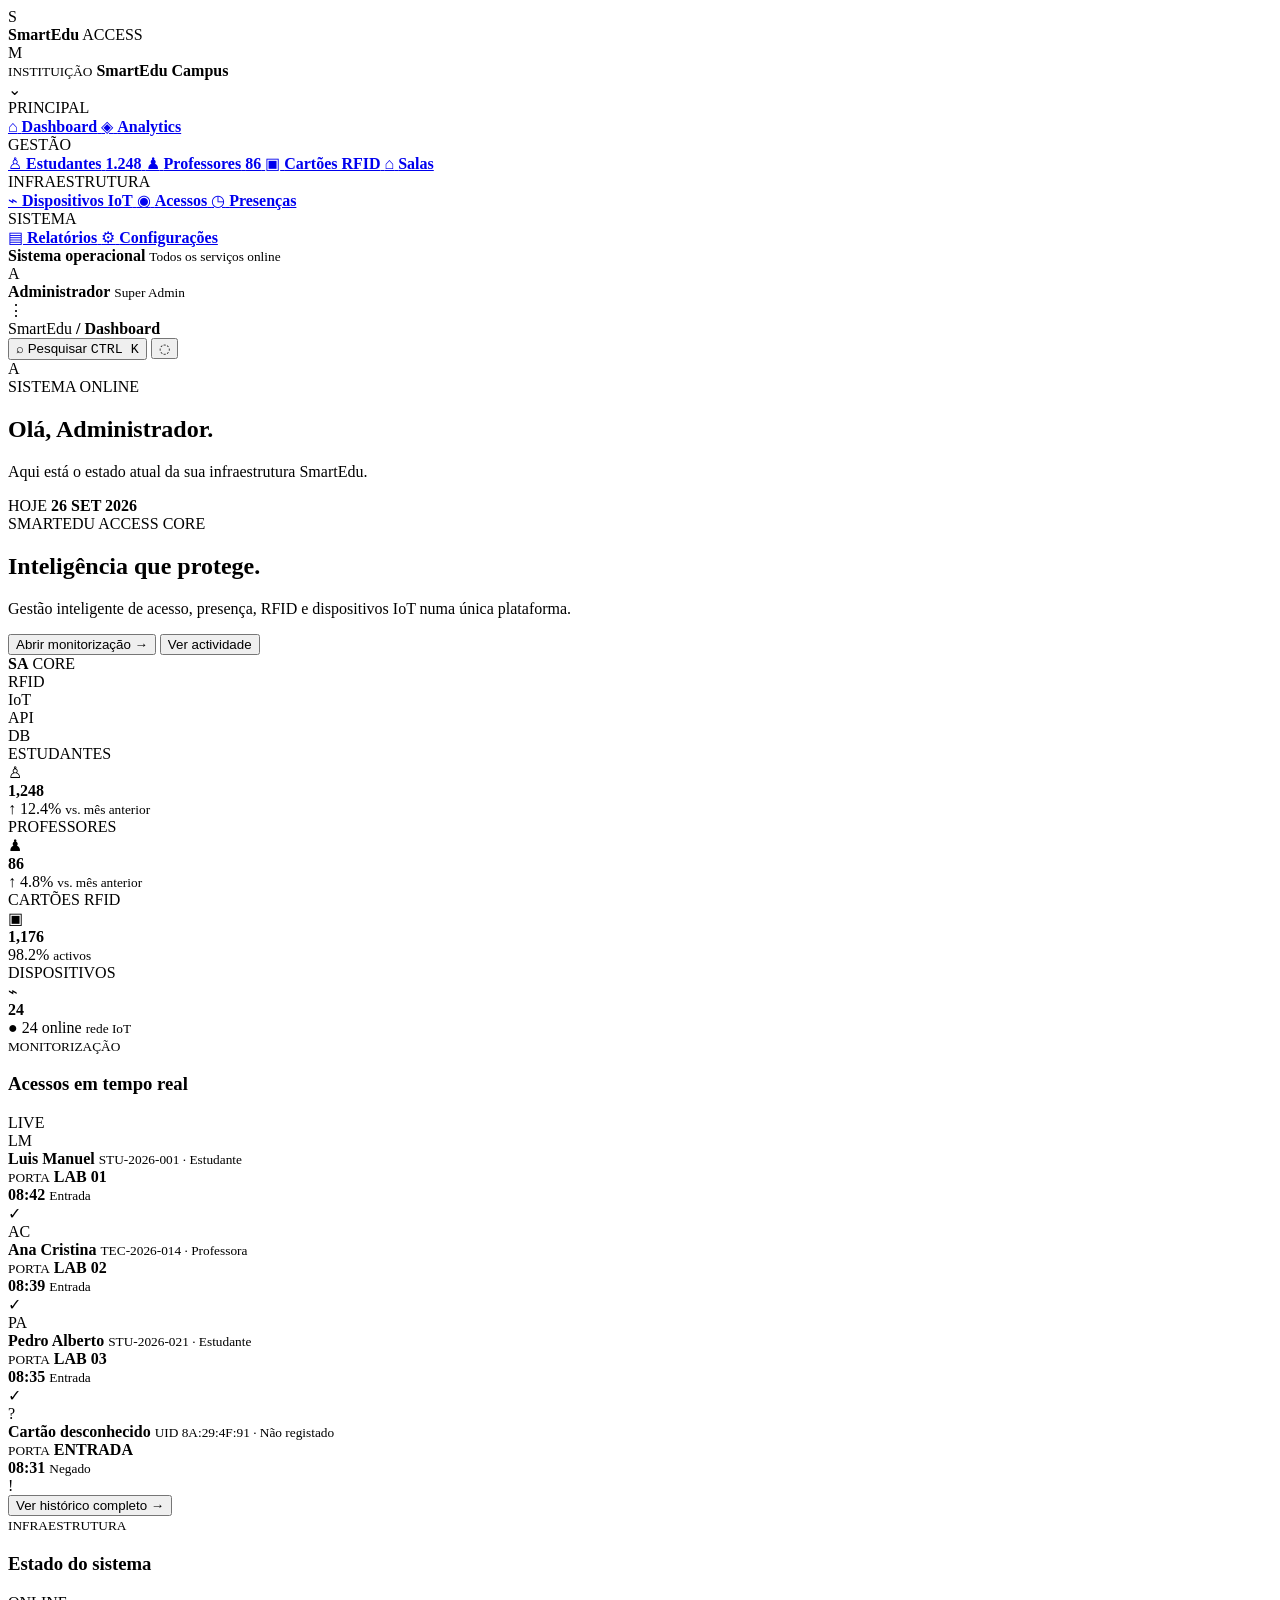
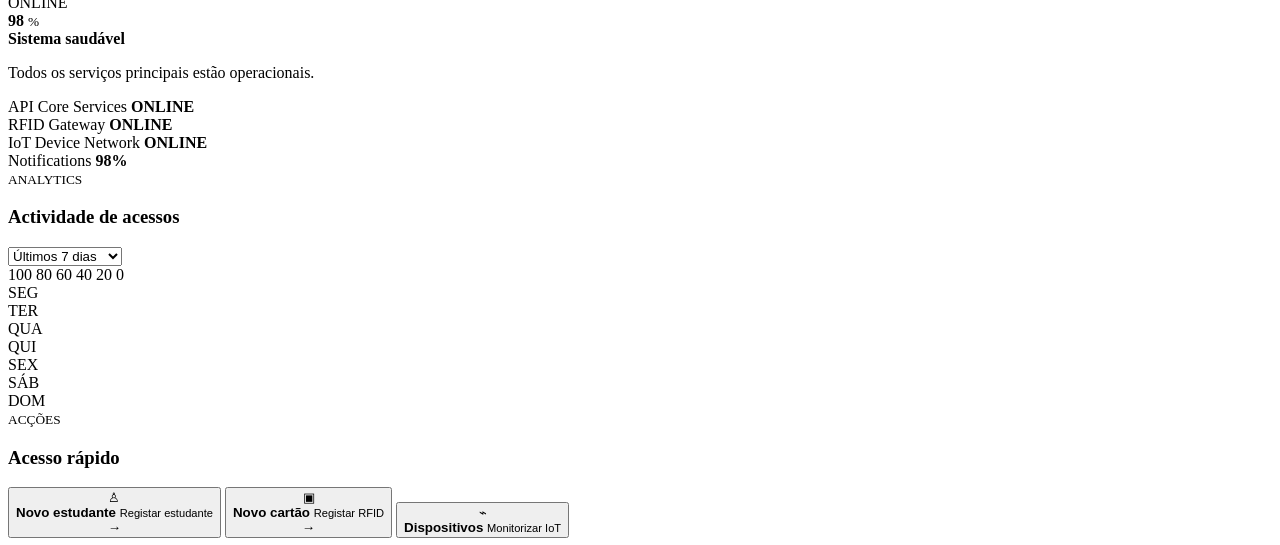
==== templates/dashboard/index.html @ c5db8801 "Initial SmartEdu Access platform" ====
<!DOCTYPE html>
<html lang="pt">
<head>
    <meta charset="UTF-8">
    <meta name="viewport" content="width=device-width, initial-scale=1.0">

    <title>SmartEdu Access | Dashboard</title>

    <link rel="stylesheet"
          href="{{ url_for('static', filename='css/dashboard.css') }}">
</head>

<body>

<div class="app">

    <!-- SIDEBAR -->
    <aside class="sidebar">

        <div class="brand">
            <div class="brand-logo">
                S
            </div>

            <div>
                <strong>SmartEdu</strong>
                <span>ACCESS</span>
            </div>
        </div>

        <div class="workspace">
            <div class="workspace-icon">M</div>

            <div>
                <small>INSTITUIÇÃO</small>
                <strong>SmartEdu Campus</strong>
            </div>

            <span>⌄</span>
        </div>

        <nav>

            <div class="nav-label">PRINCIPAL</div>

            <a href="#" class="nav-item active">
                <span>⌂</span>
                <strong>Dashboard</strong>
            </a>

            <a href="#" class="nav-item">
                <span>◈</span>
                <strong>Analytics</strong>
            </a>

            <div class="nav-label">GESTÃO</div>

            <a href="#" class="nav-item">
                <span>♙</span>
                <strong>Estudantes</strong>
                <b>1.248</b>
            </a>

            <a href="#" class="nav-item">
                <span>♟</span>
                <strong>Professores</strong>
                <b>86</b>
            </a>

            <a href="#" class="nav-item">
                <span>▣</span>
                <strong>Cartões RFID</strong>
            </a>

            <a href="#" class="nav-item">
                <span>⌂</span>
                <strong>Salas</strong>
            </a>

            <div class="nav-label">INFRAESTRUTURA</div>

            <a href="#" class="nav-item">
                <span>⌁</span>
                <strong>Dispositivos IoT</strong>
                <i class="online-mini"></i>
            </a>

            <a href="#" class="nav-item">
                <span>◉</span>
                <strong>Acessos</strong>
            </a>

            <a href="#" class="nav-item">
                <span>◷</span>
                <strong>Presenças</strong>
            </a>

            <div class="nav-label">SISTEMA</div>

            <a href="#" class="nav-item">
                <span>▤</span>
                <strong>Relatórios</strong>
            </a>

            <a href="#" class="nav-item">
                <span>⚙</span>
                <strong>Configurações</strong>
            </a>

        </nav>

        <div class="sidebar-bottom">

            <div class="system-mini">
                <span class="pulse"></span>

                <div>
                    <strong>Sistema operacional</strong>
                    <small>Todos os serviços online</small>
                </div>
            </div>

            <div class="user-mini">
                <div class="avatar">A</div>

                <div>
                    <strong>Administrador</strong>
                    <small>Super Admin</small>
                </div>

                <span>⋮</span>
            </div>

        </div>

    </aside>


    <!-- MAIN -->
    <main class="main">

        <!-- TOPBAR -->
        <header class="topbar">

            <div class="breadcrumbs">
                <span>SmartEdu</span>
                <b>/</b>
                <strong>Dashboard</strong>
            </div>

            <div class="top-actions">

                <button class="search">
                    <span>⌕</span>
                    Pesquisar
                    <kbd>CTRL K</kbd>
                </button>

                <button class="icon-button notification">
                    ◌
                    <i></i>
                </button>

                <div class="top-avatar">
                    A
                </div>

            </div>

        </header>


        <!-- CONTENT -->
        <div class="content">

            <!-- HEADER -->
            <section class="page-heading">

                <div>
                    <div class="live-label">
                        <span></span>
                        SISTEMA ONLINE
                    </div>

                    <h1>Olá, Administrador<span>.</span></h1>

                    <p>
                        Aqui está o estado atual da sua infraestrutura SmartEdu.
                    </p>
                </div>

                <div class="date-box">
                    <span>HOJE</span>
                    <strong>26 SET 2026</strong>
                </div>

            </section>


            <!-- HERO -->
            <section class="hero">

                <div class="hero-grid"></div>

                <div class="hero-content">

                    <div class="hero-tag">
                        SMARTEDU ACCESS CORE
                    </div>

                    <h2>
                        Inteligência que
                        <span>protege.</span>
                    </h2>

                    <p>
                        Gestão inteligente de acesso, presença,
                        RFID e dispositivos IoT numa única plataforma.
                    </p>

                    <div class="hero-buttons">
                        <button class="primary-button">
                            Abrir monitorização
                            <span>→</span>
                        </button>

                        <button class="secondary-button">
                            Ver actividade
                        </button>
                    </div>

                </div>


                <!-- CORE -->
                <div class="core-visual">

                    <div class="core-ring ring-1"></div>
                    <div class="core-ring ring-2"></div>
                    <div class="core-ring ring-3"></div>

                    <div class="core-orbit orbit-1"></div>
                    <div class="core-orbit orbit-2"></div>

                    <div class="core">
                        <strong>SA</strong>
                        <span>CORE</span>
                    </div>

                    <div class="core-node node-1">
                        RFID
                    </div>

                    <div class="core-node node-2">
                        IoT
                    </div>

                    <div class="core-node node-3">
                        API
                    </div>

                    <div class="core-node node-4">
                        DB
                    </div>

                </div>

            </section>


            <!-- STATS -->
            <section class="stats">

                <article class="stat">

                    <div class="stat-top">
                        <span>ESTUDANTES</span>
                        <div class="stat-icon blue">♙</div>
                    </div>

                    <strong>1,248</strong>

                    <div class="stat-bottom">
                        <span class="positive">↑ 12.4%</span>
                        <small>vs. mês anterior</small>
                    </div>

                </article>


                <article class="stat">

                    <div class="stat-top">
                        <span>PROFESSORES</span>
                        <div class="stat-icon purple">♟</div>
                    </div>

                    <strong>86</strong>

                    <div class="stat-bottom">
                        <span class="positive">↑ 4.8%</span>
                        <small>vs. mês anterior</small>
                    </div>

                </article>


                <article class="stat">

                    <div class="stat-top">
                        <span>CARTÕES RFID</span>
                        <div class="stat-icon cyan">▣</div>
                    </div>

                    <strong>1,176</strong>

                    <div class="stat-bottom">
                        <span class="positive">98.2%</span>
                        <small>activos</small>
                    </div>

                </article>


                <article class="stat">

                    <div class="stat-top">
                        <span>DISPOSITIVOS</span>
                        <div class="stat-icon green">⌁</div>
                    </div>

                    <strong>24</strong>

                    <div class="stat-bottom">
                        <span class="online-text">
                            ● 24 online
                        </span>
                        <small>rede IoT</small>
                    </div>

                </article>

            </section>


            <!-- GRID -->
            <section class="dashboard-grid">


                <!-- ACCESS -->
                <article class="panel access-panel">

                    <div class="panel-header">

                        <div>
                            <small>MONITORIZAÇÃO</small>
                            <h3>Acessos em tempo real</h3>
                        </div>

                        <div class="live">
                            <span></span>
                            LIVE
                        </div>

                    </div>


                    <div class="access-list">

                        <div class="access-row">

                            <div class="person-avatar blue-avatar">
                                LM
                            </div>

                            <div class="person">
                                <strong>Luis Manuel</strong>
                                <small>STU-2026-001 · Estudante</small>
                            </div>

                            <div class="room">
                                <small>PORTA</small>
                                <strong>LAB 01</strong>
                            </div>

                            <div class="time">
                                <strong>08:42</strong>
                                <small>Entrada</small>
                            </div>

                            <div class="approved">
                                ✓
                            </div>

                        </div>


                        <div class="access-row">

                            <div class="person-avatar purple-avatar">
                                AC
                            </div>

                            <div class="person">
                                <strong>Ana Cristina</strong>
                                <small>TEC-2026-014 · Professora</small>
                            </div>

                            <div class="room">
                                <small>PORTA</small>
                                <strong>LAB 02</strong>
                            </div>

                            <div class="time">
                                <strong>08:39</strong>
                                <small>Entrada</small>
                            </div>

                            <div class="approved">
                                ✓
                            </div>

                        </div>


                        <div class="access-row">

                            <div class="person-avatar cyan-avatar">
                                PA
                            </div>

                            <div class="person">
                                <strong>Pedro Alberto</strong>
                                <small>STU-2026-021 · Estudante</small>
                            </div>

                            <div class="room">
                                <small>PORTA</small>
                                <strong>LAB 03</strong>
                            </div>

                            <div class="time">
                                <strong>08:35</strong>
                                <small>Entrada</small>
                            </div>

                            <div class="approved">
                                ✓
                            </div>

                        </div>


                        <div class="access-row denied-row">

                            <div class="person-avatar red-avatar">
                                ?
                            </div>

                            <div class="person">
                                <strong>Cartão desconhecido</strong>
                                <small>UID 8A:29:4F:91 · Não registado</small>
                            </div>

                            <div class="room">
                                <small>PORTA</small>
                                <strong>ENTRADA</strong>
                            </div>

                            <div class="time">
                                <strong>08:31</strong>
                                <small>Negado</small>
                            </div>

                            <div class="denied">
                                !
                            </div>

                        </div>

                    </div>


                    <button class="panel-footer-button">
                        Ver histórico completo →
                    </button>

                </article>


                <!-- SYSTEM -->
                <article class="panel system-panel">

                    <div class="panel-header">

                        <div>
                            <small>INFRAESTRUTURA</small>
                            <h3>Estado do sistema</h3>
                        </div>

                        <span class="status-online">
                            ONLINE
                        </span>

                    </div>


                    <div class="health">

                        <div class="health-circle">
                            <div>
                                <strong>98</strong>
                                <small>%</small>
                            </div>
                        </div>

                        <div>
                            <strong>Sistema saudável</strong>
                            <p>
                                Todos os serviços principais
                                estão operacionais.
                            </p>
                        </div>

                    </div>


                    <div class="services">

                        <div>
                            <span>
                                <i></i>
                                API Core Services
                            </span>

                            <strong>ONLINE</strong>
                        </div>

                        <div>
                            <span>
                                <i></i>
                                RFID Gateway
                            </span>

                            <strong>ONLINE</strong>
                        </div>

                        <div>
                            <span>
                                <i></i>
                                IoT Device Network
                            </span>

                            <strong>ONLINE</strong>
                        </div>

                        <div>
                            <span>
                                <i class="warning"></i>
                                Notifications
                            </span>

                            <strong class="yellow">98%</strong>
                        </div>

                    </div>

                </article>


            </section>


            <!-- ANALYTICS -->
            <section class="dashboard-grid second-grid">


                <article class="panel chart-panel">

                    <div class="panel-header">

                        <div>
                            <small>ANALYTICS</small>
                            <h3>Actividade de acessos</h3>
                        </div>

                        <select>
                            <option>Últimos 7 dias</option>
                            <option>Últimos 30 dias</option>
                            <option>Este semestre</option>
                        </select>

                    </div>


                    <div class="chart">

                        <div class="chart-values">
                            <span>100</span>
                            <span>80</span>
                            <span>60</span>
                            <span>40</span>
                            <span>20</span>
                            <span>0</span>
                        </div>

                        <div class="chart-main">

                            <div class="chart-lines">
                                <i></i>
                                <i></i>
                                <i></i>
                                <i></i>
                                <i></i>
                                <i></i>
                            </div>

                            <div class="bars">

                                <div style="height:52%">
                                    <b></b>
                                    <span>SEG</span>
                                </div>

                                <div style="height:68%">
                                    <b></b>
                                    <span>TER</span>
                                </div>

                                <div style="height:58%">
                                    <b></b>
                                    <span>QUA</span>
                                </div>

                                <div style="height:83%">
                                    <b></b>
                                    <span>QUI</span>
                                </div>

                                <div style="height:72%">
                                    <b></b>
                                    <span>SEX</span>
                                </div>

                                <div style="height:91%">
                                    <b></b>
                                    <span>SÁB</span>
                                </div>

                                <div style="height:61%">
                                    <b></b>
                                    <span>DOM</span>
                                </div>

                            </div>

                        </div>

                    </div>

                </article>


                <!-- QUICK -->
                <article class="panel quick-panel">

                    <div class="panel-header">
                        <div>
                            <small>ACÇÕES</small>
                            <h3>Acesso rápido</h3>
                        </div>
                    </div>


                    <div class="quick-grid">

                        <button>
                            <span>♙</span>
                            <div>
                                <strong>Novo estudante</strong>
                                <small>Registar estudante</small>
                            </div>
                            <b>→</b>
                        </button>

                        <button>
                            <span>▣</span>
                            <div>
                                <strong>Novo cartão</strong>
                                <small>Registar RFID</small>
                            </div>
                            <b>→</b>
                        </button>

                        <button>
                            <span>⌁</span>
                            <div>
                                <strong>Dispositivos</strong>
                                <small>Monitorizar IoT</small>
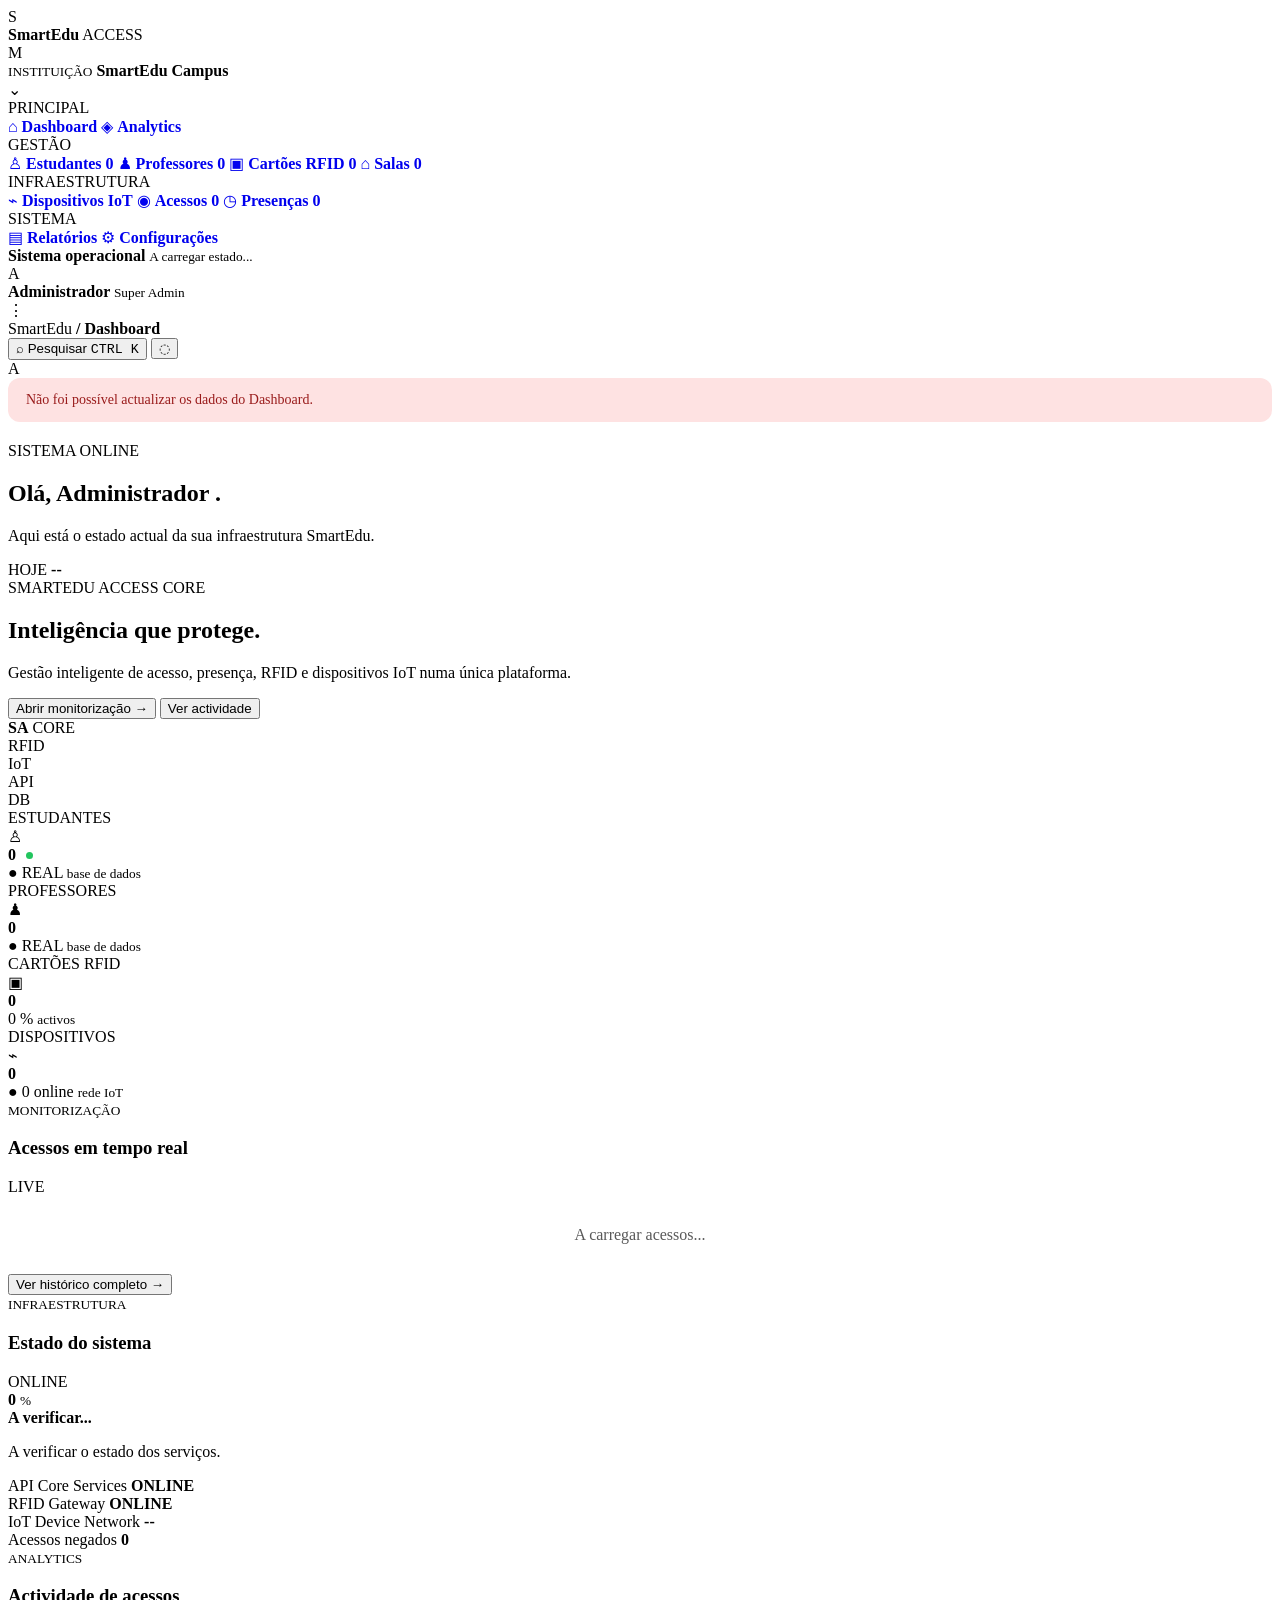
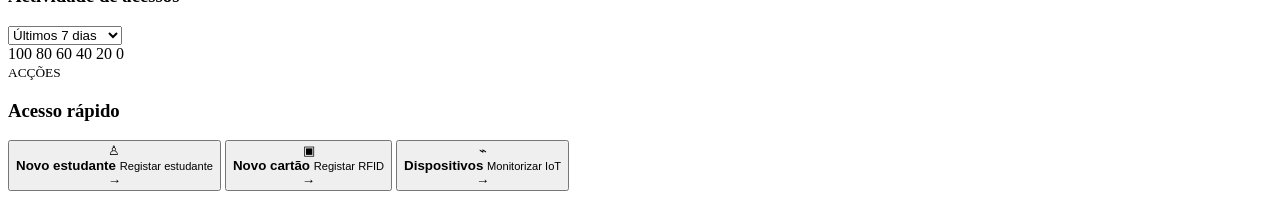
==== commit 4c984d5f: "Integra backend SQLAlchemy, RFID, dispositivos e presencas" ====
--- a/templates/dashboard/index.html
+++ b/templates/dashboard/index.html
@@ -1,26 +1,75 @@
 <!DOCTYPE html>
-<html lang="pt">
+<html lang="pt-MZ">
 <head>
     <meta charset="UTF-8">
     <meta name="viewport" content="width=device-width, initial-scale=1.0">
 
     <title>SmartEdu Access | Dashboard</title>
 
-    <link rel="stylesheet"
-          href="{{ url_for('static', filename='css/dashboard.css') }}">
+    <link
+        rel="stylesheet"
+        href="{{ url_for('static', filename='css/main.css') }}"
+    >
+
+    <style>
+        .dashboard-loading {
+            opacity: .55;
+            pointer-events: none;
+        }
+
+        .data-live {
+            position: relative;
+        }
+
+        .data-live::after {
+            content: "";
+            display: inline-block;
+            width: 7px;
+            height: 7px;
+            margin-left: 6px;
+            border-radius: 50%;
+            background: #22c55e;
+            vertical-align: middle;
+        }
+
+        .empty-access {
+            padding: 30px;
+            text-align: center;
+            opacity: .65;
+        }
+
+        .error-box {
+            display: none;
+            margin-bottom: 20px;
+            padding: 14px 18px;
+            border-radius: 12px;
+            background: #fee2e2;
+            color: #991b1b;
+            font-size: 14px;
+        }
+
+        .activity-bar {
+            transition: height .35s ease;
+        }
+
+        .nav-item {
+            text-decoration: none;
+        }
+
+        button {
+            cursor: pointer;
+        }
+    </style>
 </head>
 
 <body>
 
 <div class="app">
 
-    <!-- SIDEBAR -->
     <aside class="sidebar">
 
         <div class="brand">
-            <div class="brand-logo">
-                S
-            </div>
+            <div class="brand-logo">S</div>
 
             <div>
                 <strong>SmartEdu</strong>
@@ -33,7 +82,9 @@
 
             <div>
                 <small>INSTITUIÇÃO</small>
-                <strong>SmartEdu Campus</strong>
+                <strong id="institution-name">
+                    SmartEdu Campus
+                </strong>
             </div>
 
             <span>⌄</span>
@@ -43,66 +94,70 @@
 
             <div class="nav-label">PRINCIPAL</div>
 
-            <a href="#" class="nav-item active">
+            <a href="/dashboard/" class="nav-item active">
                 <span>⌂</span>
                 <strong>Dashboard</strong>
             </a>
 
-            <a href="#" class="nav-item">
+            <a href="/dashboard/#analytics" class="nav-item">
                 <span>◈</span>
                 <strong>Analytics</strong>
             </a>
 
             <div class="nav-label">GESTÃO</div>
 
-            <a href="#" class="nav-item">
+            <a href="/api/v1/students/" class="nav-item">
                 <span>♙</span>
                 <strong>Estudantes</strong>
-                <b>1.248</b>
+                <b id="nav-students">0</b>
             </a>
 
-            <a href="#" class="nav-item">
+            <a href="/api/v1/teachers/" class="nav-item">
                 <span>♟</span>
                 <strong>Professores</strong>
-                <b>86</b>
+                <b id="nav-teachers">0</b>
             </a>
 
-            <a href="#" class="nav-item">
+            <a href="/api/v1/cards/" class="nav-item">
                 <span>▣</span>
                 <strong>Cartões RFID</strong>
+                <b id="nav-cards">0</b>
             </a>
 
-            <a href="#" class="nav-item">
+            <a href="/dashboard/#rooms" class="nav-item">
                 <span>⌂</span>
                 <strong>Salas</strong>
+                <b id="nav-rooms">0</b>
             </a>
 
             <div class="nav-label">INFRAESTRUTURA</div>
 
-            <a href="#" class="nav-item">
+            <a href="/monitoring/" class="nav-item">
                 <span>⌁</span>
                 <strong>Dispositivos IoT</strong>
                 <i class="online-mini"></i>
             </a>
 
-            <a href="#" class="nav-item">
+            <a href="/api/v1/access/" class="nav-item">
                 <span>◉</span>
                 <strong>Acessos</strong>
+                <b id="nav-access">0</b>
             </a>
 
-            <a href="#" class="nav-item">
+            <a href="/dashboard/#attendance" class="nav-item">
                 <span>◷</span>
                 <strong>Presenças</strong>
+                <b id="nav-attendance">0</b>
             </a>
 
             <div class="nav-label">SISTEMA</div>
 
-            <a href="#" class="nav-item">
+            <a href="/api/v1/reports/overview" class="nav-item">
                 <span>▤</span>
                 <strong>Relatórios</strong>
             </a>
 
-            <a href="#" class="nav-item">
+            <a href="/dashboard/#settings" class="nav-item">
                 <span>⚙</span>
                 <strong>Configurações</strong>
             </a>
@@ -116,16 +171,25 @@
 
                 <div>
                     <strong>Sistema operacional</strong>
-                    <small>Todos os serviços online</small>
+                    <small id="system-message">
+                        A carregar estado...
+                    </small>
                 </div>
             </div>
 
             <div class="user-mini">
-                <div class="avatar">A</div>
+                <div class="avatar" id="user-avatar">
+                    A
+                </div>
 
                 <div>
-                    <strong>Administrador</strong>
-                    <small>Super Admin</small>
+                    <strong id="user-name">
+                        Administrador
+                    </strong>
+
+                    <small id="user-role">
+                        Super Admin
+                    </small>
                 </div>
 
                 <span>⋮</span>
@@ -136,10 +200,8 @@
     </aside>
 
 
-    <!-- MAIN -->
     <main class="main">
 
-        <!-- TOPBAR -->
         <header class="topbar">
 
             <div class="breadcrumbs">
@@ -150,18 +212,25 @@
 
             <div class="top-actions">
 
-                <button class="search">
+                <button
+                    class="search"
+                    type="button"
+                    onclick="focusSearch()"
+                >
                     <span>⌕</span>
                     Pesquisar
                     <kbd>CTRL K</kbd>
                 </button>
 
-                <button class="icon-button notification">
+                <button
+                    class="icon-button notification"
+                    type="button"
+                >
                     ◌
                     <i></i>
                 </button>
 
-                <div class="top-avatar">
+                <div class="top-avatar" id="top-avatar">
                     A
                 </div>
 
@@ -170,34 +239,53 @@
         </header>
 
 
-        <!-- CONTENT -->
         <div class="content">
 
-            <!-- HEADER -->
+            <div
+                id="dashboard-error"
+                class="error-box"
+            >
+                Não foi possível actualizar os dados
+                do Dashboard.
+            </div>
+
+
             <section class="page-heading">
 
                 <div>
+
                     <div class="live-label">
                         <span></span>
                         SISTEMA ONLINE
                     </div>
 
-                    <h1>Olá, Administrador<span>.</span></h1>
+                    <h1>
+                        Olá,
+                        <span id="greeting-name">
+                            Administrador
+                        </span>.
+                    </h1>
 
                     <p>
-                        Aqui está o estado atual da sua infraestrutura SmartEdu.
+                        Aqui está o estado actual da sua
+                        infraestrutura SmartEdu.
                     </p>
+
                 </div>
 
                 <div class="date-box">
+
                     <span>HOJE</span>
-                    <strong>26 SET 2026</strong>
+
+                    <strong id="current-date">
+                        --
+                    </strong>
+
                 </div>
 
             </section>
 
 
-            <!-- HERO -->
             <section class="hero">
 
                 <div class="hero-grid"></div>
@@ -214,25 +302,35 @@
                     </h2>
 
                     <p>
-                        Gestão inteligente de acesso, presença,
-                        RFID e dispositivos IoT numa única plataforma.
+                        Gestão inteligente de acesso,
+                        presença, RFID e dispositivos
+                        IoT numa única plataforma.
                     </p>
 
                     <div class="hero-buttons">
-                        <button class="primary-button">
+
+                        <button
+                            class="primary-button"
+                            type="button"
+                            onclick="window.location.href='/monitoring/'"
+                        >
                             Abrir monitorização
                             <span>→</span>
                         </button>
 
-                        <button class="secondary-button">
+                        <button
+                            class="secondary-button"
+                            type="button"
+                            onclick="window.location.href='/api/v1/access/'"
+                        >
                             Ver actividade
                         </button>
+
                     </div>
 
                 </div>
 
 
-                <!-- CORE -->
                 <div class="core-visual">
 
                     <div class="core-ring ring-1"></div>
@@ -268,7 +366,6 @@
             </section>
 
 
-            <!-- STATS -->
             <section class="stats">
 
                 <article class="stat">
@@ -278,11 +375,20 @@
                         <div class="stat-icon blue">♙</div>
                     </div>
 
-                    <strong>1,248</strong>
+                    <strong
+                        id="stat-students"
+                        class="data-live"
+                    >
+                        0
+                    </strong>
 
                     <div class="stat-bottom">
-                        <span class="positive">↑ 12.4%</span>
-                        <small>vs. mês anterior</small>
+                        <span class="positive">
+                            ● REAL
+                        </span>
+                        <small>
+                            base de dados
+                        </small>
                     </div>
 
                 </article>
@@ -295,11 +401,17 @@
                         <div class="stat-icon purple">♟</div>
                     </div>
 
-                    <strong>86</strong>
+                    <strong id="stat-teachers">
+                        0
+                    </strong>
 
                     <div class="stat-bottom">
-                        <span class="positive">↑ 4.8%</span>
-                        <small>vs. mês anterior</small>
+                        <span class="positive">
+                            ● REAL
+                        </span>
+                        <small>
+                            base de dados
+                        </small>
                     </div>
 
                 </article>
@@ -312,11 +424,20 @@
                         <div class="stat-icon cyan">▣</div>
                     </div>
 
-                    <strong>1,176</strong>
+                    <strong id="stat-cards">
+                        0
+                    </strong>
 
                     <div class="stat-bottom">
-                        <span class="positive">98.2%</span>
-                        <small>activos</small>
+                        <span class="positive">
+                            <span id="stat-card-rate">
+                                0
+                            </span>%
+                        </span>
+
+                        <small>
+                            activos
+                        </small>
                     </div>
 
                 </article>
@@ -329,13 +450,22 @@
                         <div class="stat-icon green">⌁</div>
                     </div>
 
-                    <strong>24</strong>
+                    <strong id="stat-devices">
+                        0
+                    </strong>
 
                     <div class="stat-bottom">
                         <span class="online-text">
-                            ● 24 online
+                            ●
+                            <span id="stat-online">
+                                0
+                            </span>
+                            online
                         </span>
-                        <small>rede IoT</small>
+
+                        <small>
+                            rede IoT
+                        </small>
                     </div>
 
                 </article>
@@ -343,18 +473,17 @@
             </section>
 
 
-            <!-- GRID -->
             <section class="dashboard-grid">
 
-
-                <!-- ACCESS -->
                 <article class="panel access-panel">
 
                     <div class="panel-header">
 
                         <div>
                             <small>MONITORIZAÇÃO</small>
-                            <h3>Acessos em tempo real</h3>
+                            <h3>
+                                Acessos em tempo real
+                            </h3>
                         </div>
 
                         <div class="live">
@@ -365,140 +494,44 @@
                     </div>
 
 
-                    <div class="access-list">
-
-                        <div class="access-row">
-
-                            <div class="person-avatar blue-avatar">
-                                LM
-                            </div>
-
-                            <div class="person">
-                                <strong>Luis Manuel</strong>
-                                <small>STU-2026-001 · Estudante</small>
-                            </div>
-
-                            <div class="room">
-                                <small>PORTA</small>
-                                <strong>LAB 01</strong>
-                            </div>
-
-                            <div class="time">
-                                <strong>08:42</strong>
-                                <small>Entrada</small>
-                            </div>
-
-                            <div class="approved">
-                                ✓
-                            </div>
-
+                    <div
+                        class="access-list"
+                        id="access-list"
+                    >
+
+                        <div class="empty-access">
+                            A carregar acessos...
                         </div>
 
-
-                        <div class="access-row">
-
-                            <div class="person-avatar purple-avatar">
-                                AC
-                            </div>
-
-                            <div class="person">
-                                <strong>Ana Cristina</strong>
-                                <small>TEC-2026-014 · Professora</small>
-                            </div>
-
-                            <div class="room">
-                                <small>PORTA</small>
-                                <strong>LAB 02</strong>
-                            </div>
-
-                            <div class="time">
-                                <strong>08:39</strong>
-                                <small>Entrada</small>
-                            </div>
-
-                            <div class="approved">
-                                ✓
-                            </div>
-
-                        </div>
-
-
-                        <div class="access-row">
-
-                            <div class="person-avatar cyan-avatar">
-                                PA
-                            </div>
-
-                            <div class="person">
-                                <strong>Pedro Alberto</strong>
-                                <small>STU-2026-021 · Estudante</small>
-                            </div>
-
-                            <div class="room">
-                                <small>PORTA</small>
-                                <strong>LAB 03</strong>
-                            </div>
-
-                            <div class="time">
-                                <strong>08:35</strong>
-                                <small>Entrada</small>
-                            </div>
-
-                            <div class="approved">
-                                ✓
-                            </div>
-
-                        </div>
-
-
-                        <div class="access-row denied-row">
-
-                            <div class="person-avatar red-avatar">
-                                ?
-                            </div>
-
-                            <div class="person">
-                                <strong>Cartão desconhecido</strong>
-                                <small>UID 8A:29:4F:91 · Não registado</small>
-                            </div>
-
-                            <div class="room">
-                                <small>PORTA</small>
-                                <strong>ENTRADA</strong>
-                            </div>
-
-                            <div class="time">
-                                <strong>08:31</strong>
-                                <small>Negado</small>
-                            </div>
-
-                            <div class="denied">
-                                !
-                            </div>
-
-                        </div>
-
-                    </div>
-
-
-                    <button class="panel-footer-button">
+                    </div>
+
+
+                    <button
+                        class="panel-footer-button"
+                        type="button"
+                        onclick="window.location.href='/api/v1/access/'"
+                    >
                         Ver histórico completo →
                     </button>
 
                 </article>
 
 
-                <!-- SYSTEM -->
                 <article class="panel system-panel">
 
                     <div class="panel-header">
 
                         <div>
                             <small>INFRAESTRUTURA</small>
-                            <h3>Estado do sistema</h3>
+                            <h3>
+                                Estado do sistema
+                            </h3>
                         </div>
 
-                        <span class="status-online">
+                        <span
+                            class="status-online"
+                            id="system-status"
+                        >
                             ONLINE
                         </span>
 
@@ -508,18 +541,28 @@
                     <div class="health">
 
                         <div class="health-circle">
+
                             <div>
-                                <strong>98</strong>
+                                <strong id="health-score">
+                                    0
+                                </strong>
+
                                 <small>%</small>
                             </div>
+
                         </div>
 
                         <div>
-                            <strong>Sistema saudável</strong>
-                            <p>
-                                Todos os serviços principais
-                                estão operacionais.
+
+                            <strong id="health-title">
+                                A verificar...
+                            </strong>
+
+                            <p id="health-description">
+                                A verificar o estado
+                                dos serviços.
                             </p>
+
                         </div>
 
                     </div>
@@ -533,7 +576,9 @@
                                 API Core Services
                             </span>
 
-                            <strong>ONLINE</strong>
+                            <strong>
+                                ONLINE
+                            </strong>
                         </div>
 
                         <div>
@@ -542,7 +587,9 @@
                                 RFID Gateway
                             </span>
 
-                            <strong>ONLINE</strong>
+                            <strong id="service-rfid">
+                                ONLINE
+                            </strong>
                         </div>
 
                         <div>
@@ -551,29 +598,37 @@
                                 IoT Device Network
                             </span>
 
-                            <strong>ONLINE</strong>
+                            <strong id="service-iot">
+                                --
+                            </strong>
                         </div>
 
                         <div>
                             <span>
                                 <i class="warning"></i>
-                                Notifications
+                                Acessos negados
                             </span>
 
-                            <strong class="yellow">98%</strong>
+                            <strong
+                                class="yellow"
+                                id="service-denied"
+                            >
+                                0
+                            </strong>
+
                         </div>
 
                     </div>
 
                 </article>
 
-
             </section>
 
 
-            <!-- ANALYTICS -->
-            <section class="dashboard-grid second-grid">
-
+            <section
+                class="dashboard-grid second-grid"
+                id="analytics"
+            >
 
                 <article class="panel chart-panel">
 
@@ -581,13 +636,26 @@
 
                         <div>
                             <small>ANALYTICS</small>
-                            <h3>Actividade de acessos</h3>
+
+                            <h3>
+                                Actividade de acessos
+                            </h3>
                         </div>
 
-                        <select>
-                            <option>Últimos 7 dias</option>
-                            <option>Últimos 30 dias</option>
-                            <option>Este semestre</option>
+                        <select id="activity-period">
+
+                            <option value="7">
+                                Últimos 7 dias
+                            </option>
+
+                            <option value="30">
+                                Últimos 30 dias
+                            </option>
+
+                            <option value="90">
+                                Últimos 90 dias
+                            </option>
+
                         </select>
 
                     </div>
@@ -615,44 +683,10 @@
                                 <i></i>
                             </div>
 
-                            <div class="bars">
-
-                                <div style="height:52%">
-                                    <b></b>
-                                    <span>SEG</span>
-                                </div>
-
-                                <div style="height:68%">
-                                    <b></b>
-                                    <span>TER</span>
-                                </div>
-
-                                <div style="height:58%">
-                                    <b></b>
-                                    <span>QUA</span>
-                                </div>
-
-                                <div style="height:83%">
-                                    <b></b>
-                                    <span>QUI</span>
-                                </div>
-
-                                <div style="height:72%">
-                                    <b></b>
-                                    <span>SEX</span>
-                                </div>
-
-                                <div style="height:91%">
-                                    <b></b>
-                                    <span>SÁB</span>
-                                </div>
-
-                                <div style="height:61%">
-                                    <b></b>
-                                    <span>DOM</span>
-                                </div>
-
-                            </div>
+                            <div
+                                class="bars"
+                                id="activity-bars"
+                            ></div>
 
                         </div>
 
@@ -661,39 +695,788 @@
                 </article>
 
 
-                <!-- QUICK -->
-                <article class="panel quick-panel">
+                <article
+                    class="panel quick-panel"
+                    id="quick-actions"
+                >
 
                     <div class="panel-header">
+
                         <div>
                             <small>ACÇÕES</small>
-                            <h3>Acesso rápido</h3>
+
+                            <h3>
+                                Acesso rápido
+                            </h3>
                         </div>
+
                     </div>
 
 
                     <div class="quick-grid">
 
-                        <button>
+                        <button
+                            type="button"
+                            onclick="goTo('/api/v1/students/')"
+                        >
+
                             <span>♙</span>
+
                             <div>
-                                <strong>Novo estudante</strong>
-                                <small>Registar estudante</small>
+                                <strong>
+                                    Novo estudante
+                                </strong>
+
+                                <small>
+                                    Registar estudante
+                                </small>
                             </div>
+
                             <b>→</b>
+
                         </button>
 
-                        <button>
+
+                        <button
+                            type="button"
+                            onclick="goTo('/api/v1/cards/')"
+                        >
+
                             <span>▣</span>
+
                             <div>
-                                <strong>Novo cartão</strong>
-                                <small>Registar RFID</small>
+                                <strong>
+                                    Novo cartão
+                                </strong>
+
+                                <small>
+                                    Registar RFID
+                                </small>
                             </div>
+
                             <b>→</b>
+
                         </button>
 
-                        <button>
+
+                        <button
+                            type="button"
+                            onclick="goTo('/monitoring/')"
+                        >
+
                             <span>⌁</span>
+
                             <div>
-                                <strong>Dispositivos</strong>
-                                <small>Monitorizar IoT</small>+                                <strong>
+                                    Dispositivos
+                                </strong>
+
+                                <small>
+                                    Monitorizar IoT
+                                </small>
+                            </div>
+
+                            <b>→</b>
+
+                        </button>
+
+                    </div>
+
+                </article>
+
+            </section>
+
+        </div>
+
+    </main>
+
+</div>
+
+
+<script>
+"use strict";
+
+const Dashboard = {
+    api: "/dashboard/api",
+    refreshInterval: 15000,
+    timer: null,
+
+    async load() {
+        try {
+            const response = await fetch(
+                this.api,
+                {
+                    method: "GET",
+                    credentials: "same-origin",
+                    headers: {
+                        "Accept": "application/json"
+                    },
+                    cache: "no-store"
+                }
+            );
+
+            if (response.status === 401) {
+                window.location.href = "/";
+                return;
+            }
+
+            if (!response.ok) {
+                throw new Error(
+                    "Dashboard API: HTTP " +
+                    response.status
+                );
+            }
+
+            const payload = await response.json();
+
+            if (!payload.success) {
+                throw new Error(
+                    payload.message ||
+                    "Resposta inválida da API."
+                );
+            }
+
+            this.render(payload.data);
+
+            this.hideError();
+
+        } catch (error) {
+            console.error(
+                "SmartEdu Dashboard:",
+                error
+            );
+
+            this.showError();
+        }
+    },
+
+    render(data) {
+        if (!data) {
+            return;
+        }
+
+        this.renderStatistics(
+            data.statistics || {}
+        );
+
+        this.renderDevices(
+            data.devices || {}
+        );
+
+        this.renderAccesses(
+            data.recent_access || []
+        );
+
+        this.renderActivity(
+            data.activity || []
+        );
+
+        this.renderAttendance(
+            data.attendance || {}
+        );
+
+        this.updateDate();
+    },
+
+    renderStatistics(stats) {
+        setText(
+            "stat-students",
+            formatNumber(stats.students)
+        );
+
+        setText(
+            "stat-teachers",
+            formatNumber(stats.teachers)
+        );
+
+        setText(
+            "stat-cards",
+            formatNumber(stats.cards)
+        );
+
+        setText(
+            "stat-devices",
+            formatNumber(stats.devices)
+        );
+
+        setText(
+            "nav-students",
+            formatNumber(stats.students)
+        );
+
+        setText(
+            "nav-teachers",
+            formatNumber(stats.teachers)
+        );
+
+        setText(
+            "nav-cards",
+            formatNumber(stats.cards)
+        );
+
+        setText(
+            "nav-rooms",
+            formatNumber(stats.rooms)
+        );
+
+        setText(
+            "nav-access",
+            formatNumber(stats.access_logs)
+        );
+
+        setText(
+            "nav-attendance",
+            formatNumber(stats.attendance)
+        );
+
+        const cards = Number(
+            stats.cards || 0
+        );
+
+        const activeCards = Number(
+            stats.active_cards || 0
+        );
+
+        const activeRate = cards
+            ? ((activeCards / cards) * 100)
+            : 0;
+
+        setText(
+            "stat-card-rate",
+            activeRate.toFixed(1)
+        );
+
+        setText(
+            "service-denied",
+            formatNumber(stats.denied)
+        );
+    },
+
+    renderDevices(devices) {
+        const total = Number(
+            devices.total || 0
+        );
+
+        const online = Number(
+            devices.online || 0
+        );
+
+        setText(
+            "stat-online",
+            formatNumber(online)
+        );
+
+        let health = 100;
+
+        if (total > 0) {
+            health = Math.round(
+                (online / total) * 100
+            );
+        }
+
+        setText(
+            "health-score",
+            health
+        );
+
+        setText(
+            "stat-devices",
+            formatNumber(total)
+        );
+
+        setText(
+            "service-iot",
+            online === total
+                ? "ONLINE"
+                : "ATENÇÃO"
+        );
+
+        if (health >= 90) {
+            setText(
+                "health-title",
+                "Sistema saudável"
+            );
+
+            setText(
+                "health-description",
+                "Os dispositivos principais estão operacionais."
+            );
+        } else if (health >= 50) {
+            setText(
+                "health-title",
+                "Sistema parcialmente operacional"
+            );
+
+            setText(
+                "health-description",
+                "Existem dispositivos que precisam de atenção."
+            );
+        } else {
+            setText(
+                "health-title",
+                "Sistema requer atenção"
+            );
+
+            setText(
+                "health-description",
+                "Uma parte significativa da infraestrutura está offline."
+            );
+        }
+    },
+
+    renderAccesses(accesses) {
+        const container =
+            document.getElementById(
+                "access-list"
+            );
+
+        if (!container) {
+            return;
+        }
+
+        if (!accesses.length) {
+            container.innerHTML =
+                '<div class="empty-access">' +
+                'Nenhum acesso registado ainda.' +
+                '</div>';
+
+            return;
+        }
+
+        container.innerHTML =
+            accesses.map(
+                access => this.accessRow(access)
+            ).join("");
+    },
+
+    accessRow(access) {
+        const granted =
+            String(access.result || "")
+                .toLowerCase() === "granted";
+
+        const name =
+            access.holder_name ||
+            "Cartão desconhecido";
+
+        const uid =
+            access.card_uid ||
+            "UID não disponível";
+
+        const direction =
+            access.direction ||
+            "entry";
+
+        const time =
+            formatTime(access.timestamp);
+
+        const status =
+            granted
+                ? "Concedido"
+                : "Negado";
+
+        const initials =
+            getInitials(name);
+
+        const studentId =
+            access.student_id;
+
+        const teacherId =
+            access.teacher_id;
+
+        let type =
+            access.holder_type === "teacher"
+                ? "Professor"
+                : "Estudante";
+
+        if (!access.holder_name) {
+            type = "Não registado";
+        }
+
+        const reference =
+            studentId
+                ? "Estudante #" + studentId
+                : teacherId
+                    ? "Professor #" + teacherId
+                    : uid;
+
+        const rowClass =
+            granted
+                ? "access-row"
+                : "access-row denied-row";
+
+        const resultClass =
+            granted
+                ? "approved"
+                : "denied";
+
+        const resultIcon =
+            granted
+                ? "✓"
+                : "!";
+
+        return `
+            <div class="${rowClass}">
+
+                <div class="person-avatar ${granted
+                    ? "blue-avatar"
+                    : "red-avatar"}">
+                    ${escapeHtml(initials)}
+                </div>
+
+                <div class="person">
+
+                    <strong>
+                        ${escapeHtml(name)}
+                    </strong>
+
+                    <small>
+                        ${escapeHtml(reference)}
+                        ·
+                        ${escapeHtml(type)}
+                    </small>
+
+                </div>
+
+                <div class="room">
+
+                    <small>
+                        DISPOSITIVO
+                    </small>
+
+                    <strong>
+                        ${escapeHtml(
+                            access.device_code ||
+                            "N/D"
+                        )}
+                    </strong>
+
+                </div>
+
+                <div class="time">
+
+                    <strong>
+                        ${escapeHtml(time)}
+                    </strong>
+
+                    <small>
+                        ${escapeHtml(
+                            directionLabel(direction)
+                        )}
+                    </small>
+
+                </div>
+
+                <div class="${resultClass}"
+                     title="${escapeHtml(
+                         access.reason || status
+                     )}">
+                    ${resultIcon}
+                </div>
+
+            </div>
+        `;
+    },
+
+    renderActivity(activity) {
+        const container =
+            document.getElementById(
+                "activity-bars"
+            );
+
+        if (!container) {
+            return;
+        }
+
+        if (!activity.length) {
+            container.innerHTML =
+                '<div class="empty-access">' +
+                'Ainda não existem dados de actividade.' +
+                '</div>';
+
+            return;
+        }
+
+        const max = Math.max(
+            ...activity.map(
+                item => Number(item.total || 0)
+            ),
+            1
+        );
+
+        container.innerHTML =
+            activity.map(
+                item => {
+
+                    const total =
+                        Number(item.total || 0);
+
+                    const percentage =
+                        Math.max(
+                            3,
+                            Math.round(
+                                (total / max) * 100
+                            )
+                        );
+
+                    const date =
+                        parseDate(item.date);
+
+                    const label =
+                        date
+                            ? date.toLocaleDateString(
+                                "pt-PT",
+                                {
+                                    weekday: "short"
+                                }
+                            ).replace(".", "")
+                              .toUpperCase()
+                            : item.label;
+
+                    return `
+                        <div
+                            class="activity-bar"
+                            style="height:${percentage}%"
+                            title="${escapeHtml(
+                                item.label +
+                                " · " +
+                                total +
+                                " acessos"
+                            )}"
+                        >
+                            <b></b>
+                            <span>
+                                ${escapeHtml(label)}
+                            </span>
+                        </div>
+                    `;
+                }
+            ).join("");
+    },
+
+    renderAttendance(attendance) {
+        const total =
+            Number(attendance.total || 0);
+
+        setText(
+            "nav-attendance",
+            formatNumber(total)
+        );
+    },
+
+    updateDate() {
+        const element =
+            document.getElementById(
+                "current-date"
+            );
+
+        if (!element) {
+            return;
+        }
+
+        const date =
+            new Date();
+
+        element.textContent =
+            date.toLocaleDateString(
+                "pt-PT",
+                {
+                    day: "2-digit",
+                    month: "short",
+                    year: "numeric"
+                }
+            ).toUpperCase();
+    },
+
+    start() {
+        this.load();
+
+        this.timer =
+            window.setInterval(
+                () => this.load(),
+                this.refreshInterval
+            );
+    },
+
+    showError() {
+        const box =
+            document.getElementById(
+                "dashboard-error"
+            );
+
+        if (box) {
+            box.style.display = "block";
+        }
+    },
+
+    hideError() {
+        const box =
+            document.getElementById(
+                "dashboard-error"
+            );
+
+        if (box) {
+            box.style.display = "none";
+        }
+    }
+};
+
+
+function setText(id, value) {
+    const element =
+        document.getElementById(id);
+
+    if (element) {
+        element.textContent =
+            value ?? "0";
+    }
+}
+
+
+function formatNumber(value) {
+    return Number(
+        value || 0
+    ).toLocaleString(
+        "pt-PT"
+    );
+}
+
+
+function formatTime(value) {
+    if (!value) {
+        return "--:--";
+    }
+
+    const date =
+        new Date(value);
+
+    if (Number.isNaN(date.getTime())) {
+        return "--:--";
+    }
+
+    return date.toLocaleTimeString(
+        "pt-PT",
+        {
+            hour: "2-digit",
+            minute: "2-digit"
+        }
+    );
+}
+
+
+function parseDate(value) {
+    if (!value) {
+        return null;
+    }
+
+    const date =
+        new Date(value);
+
+    return Number.isNaN(
+        date.getTime()
+    )
+        ? null
+        : date;
+}
+
+
+function getInitials(name) {
+    if (!name) {
+        return "?";
+    }
+
+    const parts =
+        String(name)
+            .trim()
+            .split(/\s+/)
+            .filter(Boolean);
+
+    if (!parts.length) {
+        return "?";
+    }
+
+    if (parts.length === 1) {
+        return parts[0]
+            .substring(0, 2)
+            .toUpperCase();
+    }
+
+    return (
+        parts[0][0] +
+        parts[parts.length - 1][0]
+    ).toUpperCase();
+}
+
+
+function directionLabel(direction) {
+    const value =
+        String(direction || "")
+            .toLowerCase();
+
+    if (value === "exit") {
+        return "Saída";
+    }
+
+    return "Entrada";
+}
+
+
+function escapeHtml(value) {
+    return String(
+        value ?? ""
+    )
+        .replaceAll("&", "&amp;")
+        .replaceAll("<", "&lt;")
+        .replaceAll(">", "&gt;")
+        .replaceAll('"', "&quot;")
+        .replaceAll("'", "&#039;");
+}
+
+
+function goTo(url) {
+    window.location.href = url;
+}
+
+
+function focusSearch() {
+    window.location.hash =
+        "search";
+}
+
+
+document.addEventListener(
+    "DOMContentLoaded",
+    () => {
+        Dashboard.start();
+
+        const period =
+            document.getElementById(
+                "activity-period"
+            );
+
+        if (period) {
+            period.addEventListener(
+                "change",
+                () => Dashboard.load()
+            );
+        }
+    }
+);
+
+document.addEventListener(
+    "keydown",
+    event => {
+
+        if (
+            (event.ctrlKey || event.metaKey) &&
+            event.key.toLowerCase() === "k"
+        ) {
+            event.preventDefault();
+
+            focusSearch();
+        }
+    }
+);
+</script>
+
+</body>
+</html>
